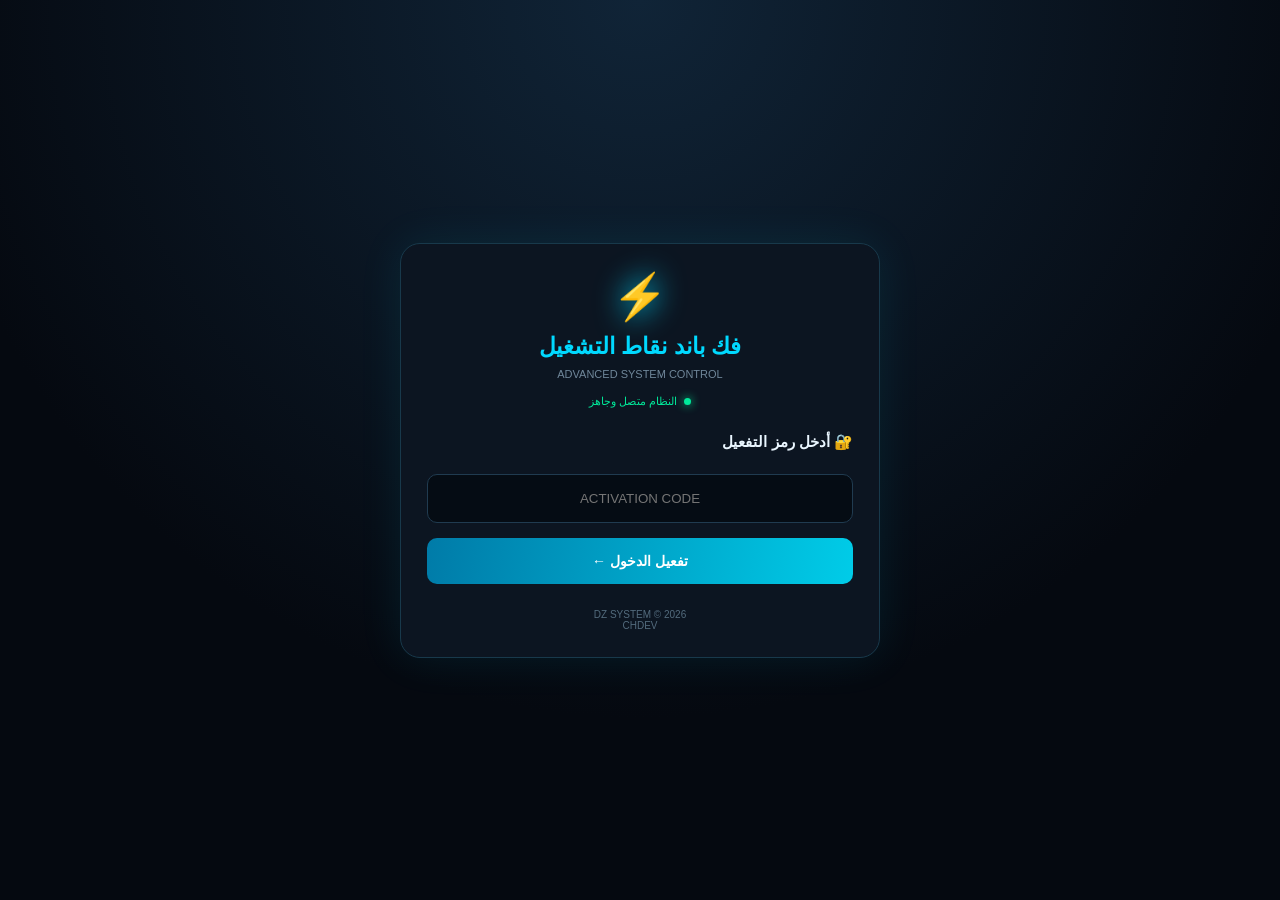
==== index.html @ 42274a72 "Add files via upload" ====
<!DOCTYPE html>
<html lang="ar" dir="rtl">
<head>
<meta charset="UTF-8">
<meta name="viewport" content="width=device-width, initial-scale=1.0">
<title>فك باند نقاط التشغيل</title>

<style>
*{box-sizing:border-box;margin:0;padding:0;font-family:Tahoma,Arial}
body{
background:radial-gradient(circle at top,#102437,#050910 65%);
color:#eaf6ff;min-height:100vh;
display:flex;align-items:center;justify-content:center;padding:18px
}
.container{
width:100%;max-width:480px;background:#0c1521;
border:1px solid #18394b;border-radius:20px;
padding:26px;box-shadow:0 0 45px #00d9ff16
}
.header{text-align:center;margin-bottom:25px}
.logo{font-size:45px;filter:drop-shadow(0 0 15px #00d9ff)}
h1{color:#00d9ff;font-size:23px;margin-top:10px}
.subtitle{color:#70879a;font-size:11px;margin-top:8px}
.status{display:flex;justify-content:center;gap:7px;
align-items:center;color:#00e99a;font-size:11px;margin-top:15px}
.dot{width:7px;height:7px;background:#00e99a;border-radius:50%;
box-shadow:0 0 10px #00e99a}
input{
width:100%;background:#050c14;color:white;
border:1px solid #203b50;padding:16px;
border-radius:10px;margin-top:13px;text-align:center;
outline:none;direction:ltr
}
input:focus{border-color:#00d9ff;box-shadow:0 0 12px #00d9ff20}
button{
width:100%;padding:15px;border:0;border-radius:10px;
background:linear-gradient(100deg,#007ba8,#00cce8);
color:white;font-weight:bold;font-size:14px;
margin-top:15px;cursor:pointer;transition:.3s
}
button:hover{filter:brightness(1.2);transform:translateY(-2px)}
.hidden{display:none!important}
.heading{font-size:15px;margin-bottom:10px}
.options{display:grid;gap:12px;margin-top:18px}
.option{
background:#101f2d;border:1px solid #203b50;
border-radius:12px;padding:17px;cursor:pointer;transition:.3s
}
.option:hover{border-color:#00d9ff;transform:translateX(-3px)}
.option h3{color:#00d9ff;font-size:15px;margin-bottom:8px}
.option p{font-size:11px;color:#8299aa}
.terminal{
background:#03090e;border:1px solid #153c41;
padding:15px;border-radius:10px;margin-top:20px;
height:190px;overflow:auto;direction:ltr;
text-align:left;color:#00efa5;font:12px monospace;line-height:2
}
.progress{height:7px;background:#203344;border-radius:20px;
margin-top:17px;overflow:hidden}
.bar{height:100%;width:0;background:#00e9a0;transition:width .5s}
.result{
background:#102a23;border:1px solid #17664d;
border-radius:12px;padding:17px;text-align:center;
color:#00efa5;margin-top:18px;line-height:2
}
.footer{text-align:center;color:#536b7d;font-size:10px;margin-top:25px}
.error{color:#ff6666;font-size:12px;margin-top:10px}
</style>
</head>

<body>
<div class="container">

<div class="header">
<div class="logo">⚡</div>
<h1>فك باند نقاط التشغيل</h1>
<p class="subtitle">ADVANCED SYSTEM CONTROL</p>
<div class="status"><span class="dot"></span> النظام متصل وجاهز</div>
</div>

<section id="activation">
<h3 class="heading">🔐 أدخل رمز التفعيل</h3>
<input id="code" type="password" placeholder="ACTIVATION CODE">
<button onclick="activate()">تفعيل الدخول ←</button>
<p id="error" class="error"></p>
</section>

<section id="emailSection" class="hidden">
<h3 class="heading">📧 أدخل بريدك الإلكتروني</h3>
<input id="email" type="email" placeholder="example@email.com">
<button onclick="continueSite()">متابعة ←</button>
</section>

<section id="optionsSection" class="hidden">
<h3 class="heading">⚙️ اختر الخدمة المطلوبة</h3>
<div class="options">
<div class="option" onclick="startProcess('فك الباند المؤقت')">
<h3>🔓 فك الباند المؤقت</h3>
<p>فحص حالة الحظر وعرض النتيجة.</p>
</div>
<div class="option" onclick="startProcess('تحويل النقاط')">
<h3>🔄 تحويل النقاط</h3>
<p>معالجة بيانات النقاط وعرض التقرير.</p>
</div>
<div class="option" onclick="startProcess('فحص الحساب')">
<h3>🛡️ فحص الحساب</h3>
<p>تحليل حالة الحساب وعرض المعلومات.</p>
</div>
</div>
</section>

<section id="processSection" class="hidden">
<h3 id="processTitle" class="heading">جاري التنفيذ...</h3>
<div class="terminal" id="terminal"></div>
<div class="progress"><div class="bar" id="bar"></div></div>
<div id="result"></div>
<button onclick="resetSite()">العودة للرئيسية</button>
</section>

<div class="footer">
DZ SYSTEM © 2026<br>
CHDEV
</div>
</div>

<script>
const ACTIVATION_CODE="DZ2026";

function activate(){
const code=document.getElementById("code").value;
if(code!==ACTIVATION_CODE){
document.getElementById("error").textContent="❌ رمز التفعيل غير صحيح";
return;
}
show("activation",false);
show("emailSection",true);
}

function continueSite(){
const email=document.getElementById("email").value;
if(!/^[^\s@]+@[^\s@]+\.[^\s@]+$/.test(email)){
alert("يرجى إدخال بريد إلكتروني صحيح");
return;
}
show("emailSection",false);
show("optionsSection",true);
}

function show(id,state){
document.getElementById(id).classList.toggle("hidden",!state);
}

function startProcess(name){
show("optionsSection",false);
show("processSection",true);
document.getElementById("processTitle").textContent=name;
document.getElementById("terminal").innerHTML="";
document.getElementById("result").innerHTML="";
document.getElementById("bar").style.width="0%";

const lines=[
"> Initializing system...",
"> Connecting to DZ server...",
"> Loading security modules...",
"> Checking account information...",
"> Processing request...",
"> Analyzing system data...",
"> Finalizing operation...",
"> Operation completed successfully."
];

let i=0;
function run(){
if(i<lines.length){
const terminal=document.getElementById("terminal");
terminal.innerHTML+=lines[i]+"<br>";
terminal.scrollTop=terminal.scrollHeight;
document.getElementById("bar").style.width=
((i+1)/lines.length*100)+"%";
i++;
setTimeout(run,900);
}else{
document.getElementById("result").innerHTML=
"✅ اكتملت العملية بنجاح<br><small>تم إنهاء جميع مراحل العرض.</small>";
}
}
run();
}

function resetSite(){
["emailSection","optionsSection","processSection"].forEach(id=>show(id,false));
show("activation",true);
document.getElementById("code").value="";
document.getElementById("email").value="";
document.getElementById("error").textContent="";
document.getElementById("bar").style.width="0%";
}
</script>
</body>
</html>
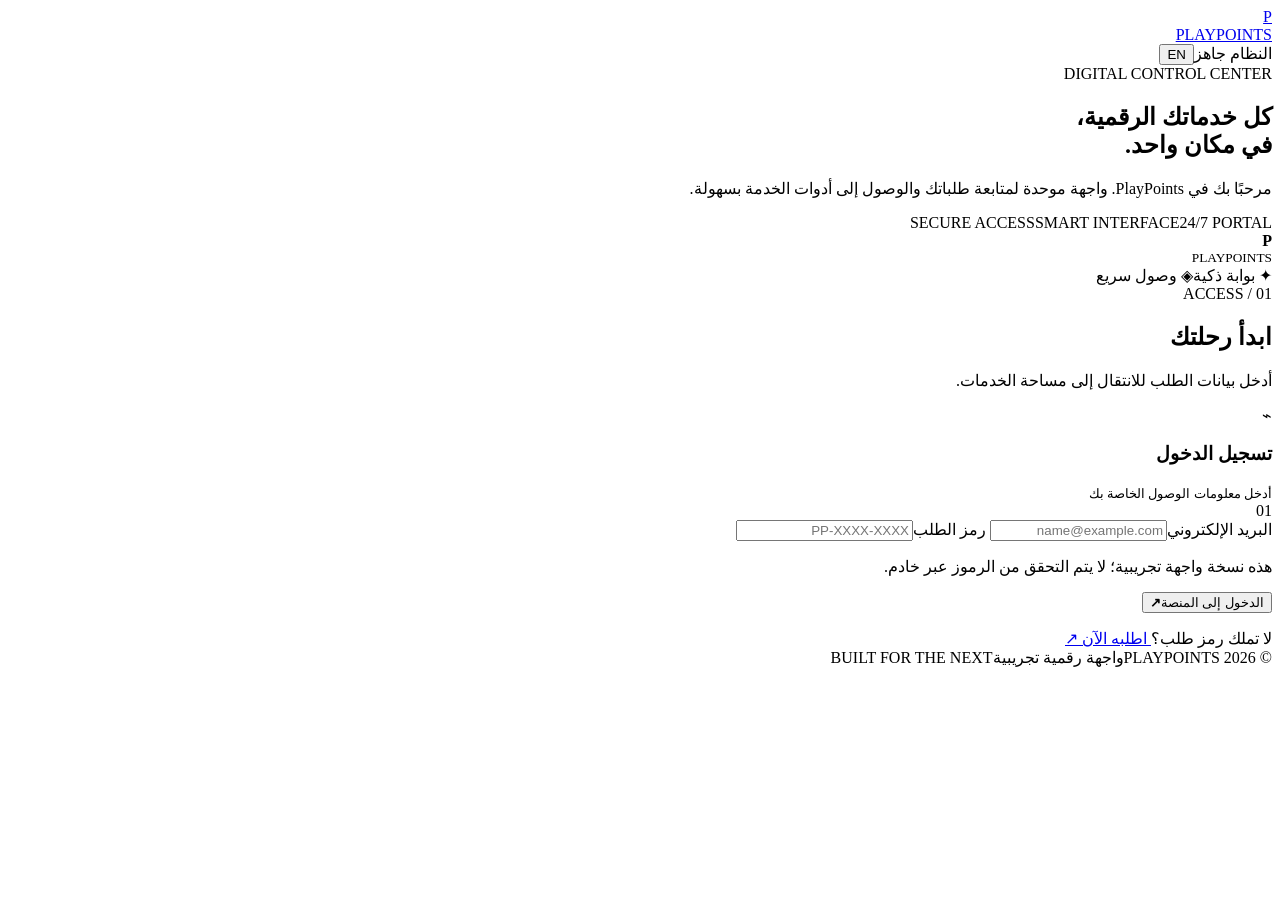
==== commit 98d60aaf: "Build PlayPoints website: index.html" ====
--- a/index.html
+++ b/index.html
@@ -1,201 +1,36 @@
-
-<!DOCTYPE html>
+<!doctype html>
 <html lang="ar" dir="rtl">
 <head>
-<meta charset="UTF-8">
-<meta name="viewport" content="width=device-width, initial-scale=1.0">
-<title>فك باند نقاط التشغيل</title>
-
-<style>
-*{box-sizing:border-box;margin:0;padding:0;font-family:Tahoma,Arial}
-body{
-background:radial-gradient(circle at top,#102437,#050910 65%);
-color:#eaf6ff;min-height:100vh;
-display:flex;align-items:center;justify-content:center;padding:18px
-}
-.container{
-width:100%;max-width:480px;background:#0c1521;
-border:1px solid #18394b;border-radius:20px;
-padding:26px;box-shadow:0 0 45px #00d9ff16
-}
-.header{text-align:center;margin-bottom:25px}
-.logo{font-size:45px;filter:drop-shadow(0 0 15px #00d9ff)}
-h1{color:#00d9ff;font-size:23px;margin-top:10px}
-.subtitle{color:#70879a;font-size:11px;margin-top:8px}
-.status{display:flex;justify-content:center;gap:7px;
-align-items:center;color:#00e99a;font-size:11px;margin-top:15px}
-.dot{width:7px;height:7px;background:#00e99a;border-radius:50%;
-box-shadow:0 0 10px #00e99a}
-input{
-width:100%;background:#050c14;color:white;
-border:1px solid #203b50;padding:16px;
-border-radius:10px;margin-top:13px;text-align:center;
-outline:none;direction:ltr
-}
-input:focus{border-color:#00d9ff;box-shadow:0 0 12px #00d9ff20}
-button{
-width:100%;padding:15px;border:0;border-radius:10px;
-background:linear-gradient(100deg,#007ba8,#00cce8);
-color:white;font-weight:bold;font-size:14px;
-margin-top:15px;cursor:pointer;transition:.3s
-}
-button:hover{filter:brightness(1.2);transform:translateY(-2px)}
-.hidden{display:none!important}
-.heading{font-size:15px;margin-bottom:10px}
-.options{display:grid;gap:12px;margin-top:18px}
-.option{
-background:#101f2d;border:1px solid #203b50;
-border-radius:12px;padding:17px;cursor:pointer;transition:.3s
-}
-.option:hover{border-color:#00d9ff;transform:translateX(-3px)}
-.option h3{color:#00d9ff;font-size:15px;margin-bottom:8px}
-.option p{font-size:11px;color:#8299aa}
-.terminal{
-background:#03090e;border:1px solid #153c41;
-padding:15px;border-radius:10px;margin-top:20px;
-height:190px;overflow:auto;direction:ltr;
-text-align:left;color:#00efa5;font:12px monospace;line-height:2
-}
-.progress{height:7px;background:#203344;border-radius:20px;
-margin-top:17px;overflow:hidden}
-.bar{height:100%;width:0;background:#00e9a0;transition:width .5s}
-.result{
-background:#102a23;border:1px solid #17664d;
-border-radius:12px;padding:17px;text-align:center;
-color:#00efa5;margin-top:18px;line-height:2
-}
-.footer{text-align:center;color:#536b7d;font-size:10px;margin-top:25px}
-.error{color:#ff6666;font-size:12px;margin-top:10px}
-</style>
+<meta charset="UTF-8"><meta name="viewport" content="width=device-width,initial-scale=1">
+<meta name="theme-color" content="#080b16"><meta name="description" content="PlayPoints — بوابتك الرقمية لإدارة طلباتك ومتابعة خدماتك.">
+<title>PlayPoints | بوابتك الرقمية</title><link rel="stylesheet" href="style.css">
 </head>
-
 <body>
-<div class="container">
-
-<div class="header">
-<div class="logo">⚡</div>
-<h1>فك باند نقاط التشغيل</h1>
-<p class="subtitle">ADVANCED SYSTEM CONTROL</p>
-<div class="status"><span class="dot"></span> النظام متصل وجاهز</div>
-</div>
-
-<section id="activation">
-<h3 class="heading">🔐 أدخل رمز التفعيل</h3>
-<input id="code" type="password" placeholder="ACTIVATION CODE">
-<button onclick="activate()">تفعيل الدخول ←</button>
-<p id="error" class="error"></p>
+<div class="ambient ambient-one"></div><div class="ambient ambient-two"></div>
+<header class="topbar">
+  <a class="brand" href="index.html"><img src="logo.jpg" alt="PlayPoints" onerror="this.style.display='none';this.nextElementSibling.style.display='grid'"><span class="brand-fallback">P</span><span>PLAY<span class="accent">POINTS</span></span></a>
+  <div class="top-actions"><span class="system-pill"><i></i><span data-ar="النظام جاهز" data-en="SYSTEM READY">النظام جاهز</span></span><button class="lang-btn" id="languageToggle" type="button">EN</button></div>
+</header>
+<main class="shell">
+<section class="hero">
+  <div class="hero-copy"><span class="eyebrow"><span class="eyebrow-line"></span> DIGITAL CONTROL CENTER</span>
+    <h1 data-ar="كل خدماتك الرقمية،<br><span>في مكان واحد.</span>" data-en="Your digital services,<br><span>all in one place.</span>">كل خدماتك الرقمية،<br><span>في مكان واحد.</span></h1>
+    <p data-ar="مرحبًا بك في PlayPoints. واجهة موحدة لمتابعة طلباتك والوصول إلى أدوات الخدمة بسهولة." data-en="Welcome to PlayPoints. One clean interface to follow your requests and access service tools.">مرحبًا بك في PlayPoints. واجهة موحدة لمتابعة طلباتك والوصول إلى أدوات الخدمة بسهولة.</p>
+    <div class="hero-tags"><span>SECURE ACCESS</span><span>SMART INTERFACE</span><span>24/7 PORTAL</span></div>
+  </div>
+  <div class="hero-visual"><div class="orbit orbit-a"></div><div class="orbit orbit-b"></div><div class="visual-glow"></div><img src="max.jpg" alt="PlayPoints visual" onerror="this.style.display='none';this.nextElementSibling.style.display='grid'"><div class="visual-placeholder"><b>P</b><small>PLAYPOINTS</small></div><span class="float-chip chip-top">✦ <span data-ar="بوابة ذكية" data-en="SMART PORTAL">بوابة ذكية</span></span><span class="float-chip chip-bottom">◈ <span data-ar="وصول سريع" data-en="QUICK ACCESS">وصول سريع</span></span></div>
 </section>
-
-<section id="emailSection" class="hidden">
-<h3 class="heading">📧 أدخل بريدك الإلكتروني</h3>
-<input id="email" type="email" placeholder="example@email.com">
-<button onclick="continueSite()">متابعة ←</button>
+<section class="login-layout">
+  <div class="section-intro"><span class="eyebrow">01 / ACCESS</span><h2 data-ar="ابدأ رحلتك" data-en="Get started">ابدأ رحلتك</h2><p data-ar="أدخل بيانات الطلب للانتقال إلى مساحة الخدمات." data-en="Enter your request details to open the services area.">أدخل بيانات الطلب للانتقال إلى مساحة الخدمات.</p></div>
+  <form class="glass-card login-card" id="loginForm">
+    <div class="card-heading"><div class="card-icon">⌁</div><div><h3 data-ar="تسجيل الدخول" data-en="Sign in">تسجيل الدخول</h3><small data-ar="أدخل معلومات الوصول الخاصة بك" data-en="Enter your access details">أدخل معلومات الوصول الخاصة بك</small></div><span class="step-number">01</span></div>
+    <label for="email" data-ar="البريد الإلكتروني" data-en="Email address">البريد الإلكتروني</label><input id="email" type="email" autocomplete="email" placeholder="name@example.com" required>
+    <label for="requestCode" data-ar="رمز الطلب" data-en="Request code">رمز الطلب</label><input id="requestCode" type="text" autocomplete="off" placeholder="PP-XXXX-XXXX" required>
+    <p class="form-note" data-ar="هذه نسخة واجهة تجريبية؛ لا يتم التحقق من الرموز عبر خادم." data-en="Demo interface: codes are not verified by a server.">هذه نسخة واجهة تجريبية؛ لا يتم التحقق من الرموز عبر خادم.</p>
+    <button class="primary-btn" type="submit"><span data-ar="الدخول إلى المنصة" data-en="Enter platform">الدخول إلى المنصة</span><b>↗</b></button>
+    <p class="form-error" id="formError" role="alert"></p>
+    <div class="buy-row"><span data-ar="لا تملك رمز طلب؟" data-en="Don't have a request code?">لا تملك رمز طلب؟</span><a href="https://t.me/algpch" target="_blank" rel="noopener"> <span data-ar="اطلبه الآن" data-en="Request one">اطلبه الآن</span> ↗</a></div>
+  </form>
 </section>
-
-<section id="optionsSection" class="hidden">
-<h3 class="heading">⚙️ اختر الخدمة المطلوبة</h3>
-<div class="options">
-<div class="option" onclick="startProcess('فك الباند المؤقت')">
-<h3>🔓 فك الباند المؤقت</h3>
-<p>فحص حالة الحظر وعرض النتيجة.</p>
-</div>
-<div class="option" onclick="startProcess('تحويل النقاط')">
-<h3>🔄 تحويل النقاط</h3>
-<p>معالجة بيانات النقاط وعرض التقرير.</p>
-</div>
-<div class="option" onclick="startProcess('فحص الحساب')">
-<h3>🛡️ فحص الحساب</h3>
-<p>تحليل حالة الحساب وعرض المعلومات.</p>
-</div>
-</div>
-</section>
-
-<section id="processSection" class="hidden">
-<h3 id="processTitle" class="heading">جاري التنفيذ...</h3>
-<div class="terminal" id="terminal"></div>
-<div class="progress"><div class="bar" id="bar"></div></div>
-<div id="result"></div>
-<button onclick="resetSite()">العودة للرئيسية</button>
-</section>
-
-<div class="footer">
-DZ SYSTEM © 2026<br>
-CHDEV
-</div>
-</div>
-
-<script>
-const ACTIVATION_CODE="DZ2026";
-
-function activate(){
-const code=document.getElementById("code").value;
-if(code!==ACTIVATION_CODE){
-document.getElementById("error").textContent="❌ رمز التفعيل غير صحيح";
-return;
-}
-show("activation",false);
-show("emailSection",true);
-}
-
-function continueSite(){
-const email=document.getElementById("email").value;
-if(!/^[^\s@]+@[^\s@]+\.[^\s@]+$/.test(email)){
-alert("يرجى إدخال بريد إلكتروني صحيح");
-return;
-}
-show("emailSection",false);
-show("optionsSection",true);
-}
-
-function show(id,state){
-document.getElementById(id).classList.toggle("hidden",!state);
-}
-
-function startProcess(name){
-show("optionsSection",false);
-show("processSection",true);
-document.getElementById("processTitle").textContent=name;
-document.getElementById("terminal").innerHTML="";
-document.getElementById("result").innerHTML="";
-document.getElementById("bar").style.width="0%";
-
-const lines=[
-"> Initializing system...",
-"> Connecting to DZ server...",
-"> Loading security modules...",
-"> Checking account information...",
-"> Processing request...",
-"> Analyzing system data...",
-"> Finalizing operation...",
-"> Operation completed successfully."
-];
-
-let i=0;
-function run(){
-if(i<lines.length){
-const terminal=document.getElementById("terminal");
-terminal.innerHTML+=lines[i]+"<br>";
-terminal.scrollTop=terminal.scrollHeight;
-document.getElementById("bar").style.width=
-((i+1)/lines.length*100)+"%";
-i++;
-setTimeout(run,900);
-}else{
-document.getElementById("result").innerHTML=
-"✅ اكتملت العملية بنجاح<br><small>تم إنهاء جميع مراحل العرض.</small>";
-}
-}
-run();
-}
-
-function resetSite(){
-["emailSection","optionsSection","processSection"].forEach(id=>show(id,false));
-show("activation",true);
-document.getElementById("code").value="";
-document.getElementById("email").value="";
-document.getElementById("error").textContent="";
-document.getElementById("bar").style.width="0%";
-}
-</script>
-</body>
-</html>
+<footer><span>© 2026 PLAYPOINTS</span><span data-ar="واجهة رقمية تجريبية" data-en="DEMO DIGITAL INTERFACE">واجهة رقمية تجريبية</span><span>BUILT FOR THE NEXT</span></footer>
+</main><script src="app.js"></script></body></html>
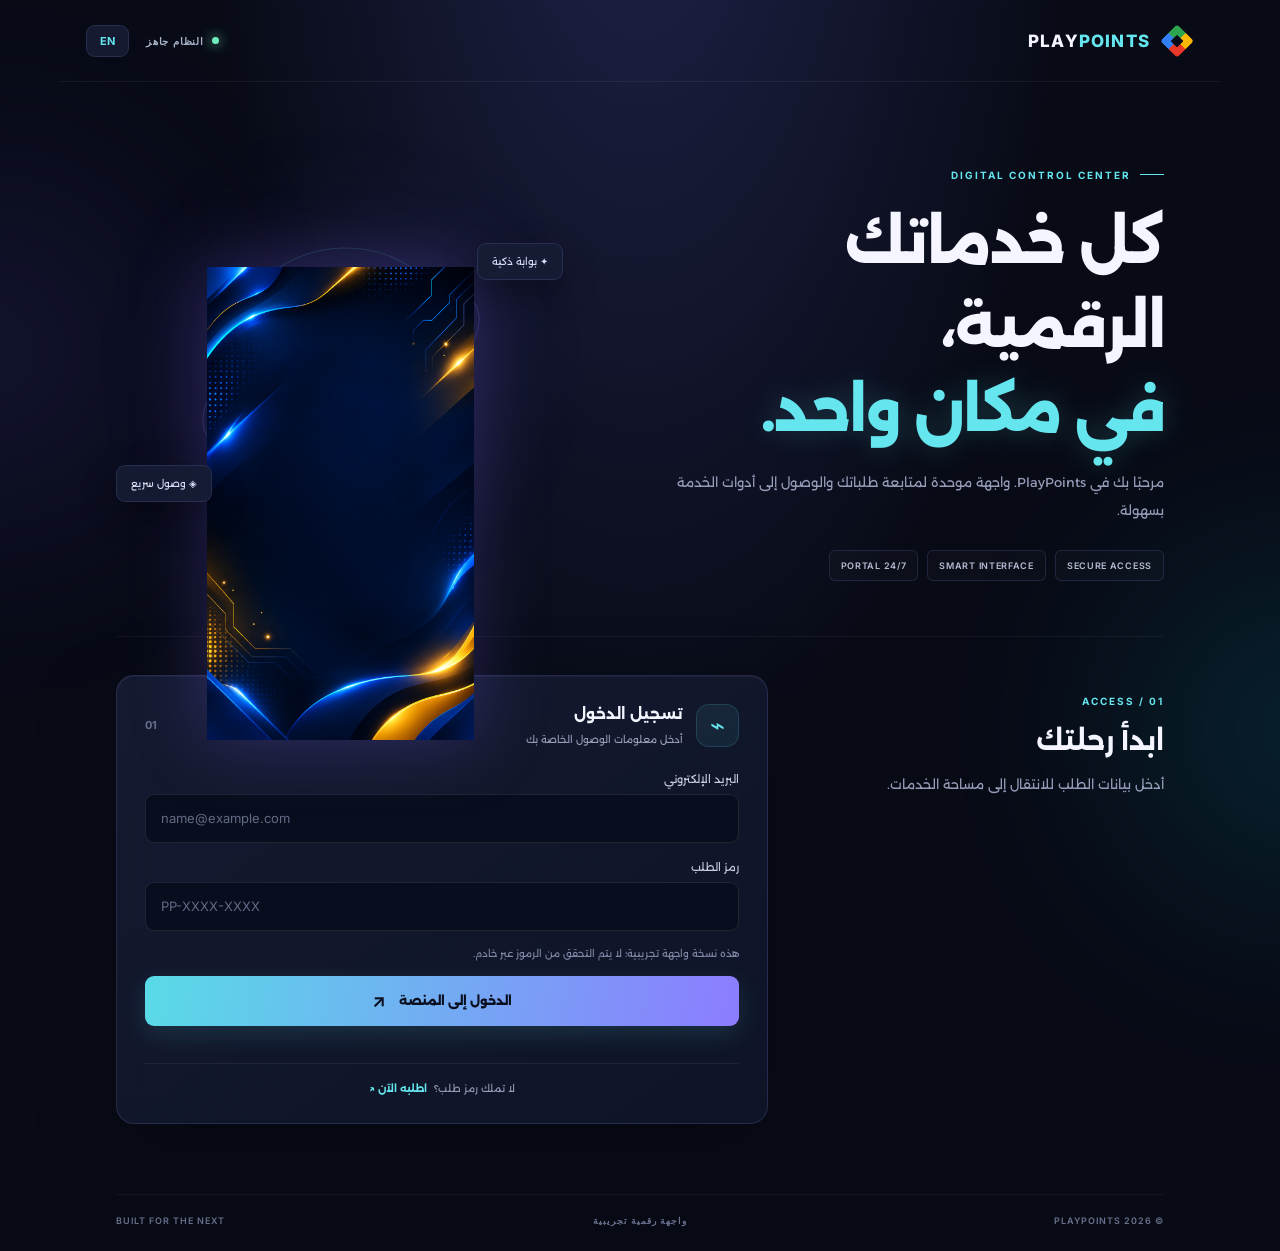
==== commit 6ceabffb: "Use transparent PNG logo" ====
--- a/index.html
+++ b/index.html
@@ -8,7 +8,7 @@
 <body>
 <div class="ambient ambient-one"></div><div class="ambient ambient-two"></div>
 <header class="topbar">
-  <a class="brand" href="index.html"><img src="logo.jpg" alt="PlayPoints" onerror="this.style.display='none';this.nextElementSibling.style.display='grid'"><span class="brand-fallback">P</span><span>PLAY<span class="accent">POINTS</span></span></a>
+  <a class="brand" href="index.html"><img src="logo.png" alt="PlayPoints" onerror="this.style.display='none';this.nextElementSibling.style.display='grid'"><span class="brand-fallback">P</span><span>PLAY<span class="accent">POINTS</span></span></a>
   <div class="top-actions"><span class="system-pill"><i></i><span data-ar="النظام جاهز" data-en="SYSTEM READY">النظام جاهز</span></span><button class="lang-btn" id="languageToggle" type="button">EN</button></div>
 </header>
 <main class="shell">
--- a/style.css
+++ b/style.css
@@ -0,0 +1,2 @@
+@import url('https://fonts.googleapis.com/css2?family=Alexandria:wght@300;400;500;600;700;800&family=Inter:wght@400;500;600;700;800&display=swap');
+:root{--bg:#080b16;--panel:rgba(17,22,42,.78);--line:rgba(151,164,255,.15);--text:#f4f5ff;--muted:#969bb8;--cyan:#65e5ed;--violet:#9b83ff;--green:#70edbd}*{box-sizing:border-box}html{scroll-behavior:smooth}body{margin:0;min-height:100vh;background:radial-gradient(ellipse at 50% -20%,#20234a 0,transparent 48%),var(--bg);color:var(--text);font-family:'Alexandria','Inter',sans-serif;overflow-x:hidden}a{color:inherit;text-decoration:none}button,input{font:inherit}.ambient{position:fixed;width:340px;height:340px;border-radius:50%;filter:blur(110px);opacity:.12;pointer-events:none;z-index:-1}.ambient-one{background:#6b57ff;top:20%;left:-180px}.ambient-two{background:#00d9e9;right:-190px;bottom:0}.topbar{height:82px;max-width:1160px;padding:0 26px;margin:auto;display:flex;align-items:center;justify-content:space-between;border-bottom:1px solid rgba(255,255,255,.06)}.brand{display:flex;align-items:center;gap:10px;font:800 17px Inter,sans-serif;letter-spacing:1.2px}.brand img{width:34px;height:34px;object-fit:contain}.brand-fallback{display:none;place-items:center;width:34px;height:34px;border-radius:11px;background:linear-gradient(135deg,var(--cyan),var(--violet));color:#090d19;font-weight:900}.accent{color:var(--cyan)}.top-actions{display:flex;align-items:center;gap:17px}.system-pill{font:600 10px Inter,sans-serif;letter-spacing:.8px;color:#a9b4c9;display:flex;align-items:center;gap:8px}.system-pill i{width:7px;height:7px;border-radius:50%;background:var(--green);box-shadow:0 0 12px var(--green)}.lang-btn{border:1px solid var(--line);background:#151a30;color:var(--cyan);padding:8px 13px;border-radius:9px;cursor:pointer;font:700 11px Inter}.shell{max-width:1100px;padding:0 26px;margin:auto}.hero{display:grid;grid-template-columns:1.1fr .9fr;align-items:center;gap:50px;padding:78px 0 55px}.eyebrow{display:inline-flex;align-items:center;gap:9px;color:var(--cyan);font:700 10px Inter,sans-serif;letter-spacing:2px}.eyebrow-line{width:24px;height:1px;background:var(--cyan)}h1{font-size:clamp(35px,5vw,58px);line-height:1.45;letter-spacing:-1.5px;margin:20px 0 15px;font-weight:800}h1 span{color:var(--cyan);text-shadow:0 0 30px #65e5ed38}.hero-copy>p,.section-intro p{color:var(--muted);font-size:13px;line-height:2.2;max-width:510px}.hero-tags{display:flex;flex-wrap:wrap;gap:9px;margin-top:25px}.hero-tags span{font:600 9px Inter,sans-serif;letter-spacing:.7px;color:#b8bdd5;border:1px solid var(--line);background:#ffffff05;padding:9px 11px;border-radius:6px}.hero-visual{height:340px;position:relative;display:grid;place-items:center}.hero-visual>img{position:relative;z-index:2;width:76%;height:78%;object-fit:contain;filter:drop-shadow(0 0 35px #7b67ff44)}.visual-placeholder{display:none;position:relative;z-index:2;width:190px;height:190px;border-radius:42px;place-content:center;text-align:center;background:linear-gradient(145deg,#24264d,#11182d);border:1px solid #8c83ff66;box-shadow:0 0 90px #6654ff35,inset 0 0 35px #7d74ff1a;transform:rotate(-8deg)}.visual-placeholder b{font:800 90px Inter;color:var(--cyan);text-shadow:0 0 30px #65e5ed88}.visual-placeholder small{font:700 9px Inter;letter-spacing:3px;color:#c5c4ed}.orbit{position:absolute;border:1px solid #8e83ff35;border-radius:50%;transform:rotate(-25deg)}.orbit-a{width:300px;height:130px}.orbit-b{width:240px;height:250px;transform:rotate(45deg);border-color:#65e5ed24}.visual-glow{position:absolute;width:180px;height:180px;border-radius:50%;background:#7965ff;filter:blur(85px);opacity:.3}.float-chip{position:absolute;z-index:3;background:#171d34dd;border:1px solid var(--line);border-radius:9px;padding:11px 14px;font-size:10px;color:#d8dcf6;box-shadow:0 12px 35px #0005;backdrop-filter:blur(12px)}.chip-top{top:43px;right:2px}.chip-bottom{bottom:38px;left:0}.login-layout{display:grid;grid-template-columns:.7fr 1.3fr;gap:45px;align-items:start;padding:38px 0 70px;border-top:1px solid #ffffff0c}.section-intro{padding-top:15px}.section-intro h2{font-size:27px;margin:15px 0 7px}.glass-card{background:linear-gradient(145deg,#171d35d9,#101529e8);border:1px solid var(--line);border-radius:18px;box-shadow:0 25px 80px #0004,inset 0 1px #ffffff0a;backdrop-filter:blur(18px)}.login-card{padding:28px}.card-heading{display:flex;align-items:center;gap:13px;margin-bottom:25px}.card-icon{width:43px;height:43px;display:grid;place-items:center;border-radius:13px;background:#65e5ed13;color:var(--cyan);font-size:25px;border:1px solid #65e5ed26}.card-heading h3{font-size:15px;margin:0 0 5px}.card-heading small{font-size:10px;color:var(--muted)}.step-number{margin-inline-start:auto;color:#65708d;font:700 11px Inter}.login-card label{display:block;font-size:11px;color:#c7cbe0;margin:17px 0 8px}.login-card input{width:100%;height:49px;border-radius:9px;border:1px solid #ffffff18;background:#090e1e;color:white;padding:0 15px;outline:none;direction:ltr;text-align:left;font:13px Inter;transition:.2s}.login-card input:focus{border-color:#65e5ed88;box-shadow:0 0 0 3px #65e5ed12}.login-card input::placeholder{color:#626a85}.form-note{font-size:10px;color:#8188a6;line-height:1.9;margin:13px 0}.primary-btn{width:100%;height:50px;border:0;border-radius:9px;background:linear-gradient(100deg,#59dbe7,#8c7cff);color:#0a1020;font-weight:800;font-size:12px;display:flex;justify-content:center;align-items:center;gap:13px;cursor:pointer;box-shadow:0 8px 25px #65e5ed22;transition:.2s}.primary-btn:hover{transform:translateY(-2px);filter:brightness(1.08)}.primary-btn b{font:700 18px Inter}.form-error{color:#ff929e;font-size:11px;min-height:15px}.buy-row{border-top:1px solid #ffffff10;padding-top:18px;margin-top:8px;display:flex;justify-content:center;gap:7px;font-size:10px;color:var(--muted)}.buy-row a{color:var(--cyan);font-weight:700}footer{display:flex;justify-content:space-between;gap:15px;padding:20px 0 25px;border-top:1px solid #ffffff0c;color:#69718d;font:600 9px Inter;letter-spacing:1px}.page-shell{max-width:980px;margin:55px auto;padding:0 24px}.page-head{display:flex;align-items:center;justify-content:space-between;gap:15px;margin-bottom:25px}.back-link{font-size:11px;color:var(--cyan)}.service-card{padding:28px}.service-icon{font-size:28px;color:var(--cyan)}.service-card h1{font-size:30px;margin:10px 0}.service-card>p{color:var(--muted);font-size:12px;line-height:2}.terminal{direction:ltr;text-align:left;background:#070b16;border:1px solid #65e5ed22;border-radius:12px;padding:20px;margin-top:25px;min-height:180px;color:#81e8c1;font:12px/2 Inter,monospace;overflow:auto}.terminal-line{opacity:0;animation:appear .3s forwards}.terminal-line:before{content:'› ';color:var(--cyan)}@keyframes appear{to{opacity:1}}.progress-track{height:6px;background:#ffffff12;border-radius:10px;margin-top:17px;overflow:hidden}.progress-fill{height:100%;width:0;background:linear-gradient(90deg,var(--cyan),var(--violet));transition:width .45s}.notice{margin-top:18px;padding:15px;border:1px solid #e9c66b35;background:#e9c66b0b;border-radius:10px;color:#e6d39b;font-size:11px;line-height:2}.service-actions{display:flex;gap:10px;margin-top:20px;flex-wrap:wrap}.secondary-btn{border:1px solid var(--line);background:#ffffff08;color:#dce1f6;padding:12px 17px;border-radius:9px;font-size:11px;cursor:pointer}.service-grid{display:grid;grid-template-columns:repeat(3,1fr);gap:14px;margin-top:25px}.service-tile{padding:20px;border:1px solid var(--line);background:#ffffff07;border-radius:13px;transition:.2s}.service-tile:hover{transform:translateY(-3px);border-color:#65e5ed66}.service-tile b{display:block;color:var(--cyan);font-size:13px;margin:10px 0}.service-tile span{font-size:10px;color:var(--muted);line-height:1.8}@media(max-width:760px){.hero{grid-template-columns:1fr;gap:5px;padding:55px 0 30px}.hero-visual{height:245px;grid-row:1}.hero-copy{text-align:center}.hero-copy>p{margin-inline:auto}.hero-tags{justify-content:center}.login-layout{grid-template-columns:1fr;gap:18px;padding-top:25px}.section-intro{padding:0}.section-intro h2{margin-top:8px}.hero-visual>img{height:85%;width:70%}.orbit-a{width:250px}.orbit-b{height:210px}.service-grid{grid-template-columns:1fr}.page-shell{margin-top:30px}.service-card{padding:20px}footer{flex-wrap:wrap;justify-content:center}.system-pill{display:none}}@media(max-width:420px){.shell{padding:0 17px}.topbar{padding:0 17px}.login-card{padding:20px}.hero-visual{height:220px}h1{font-size:36px}}
